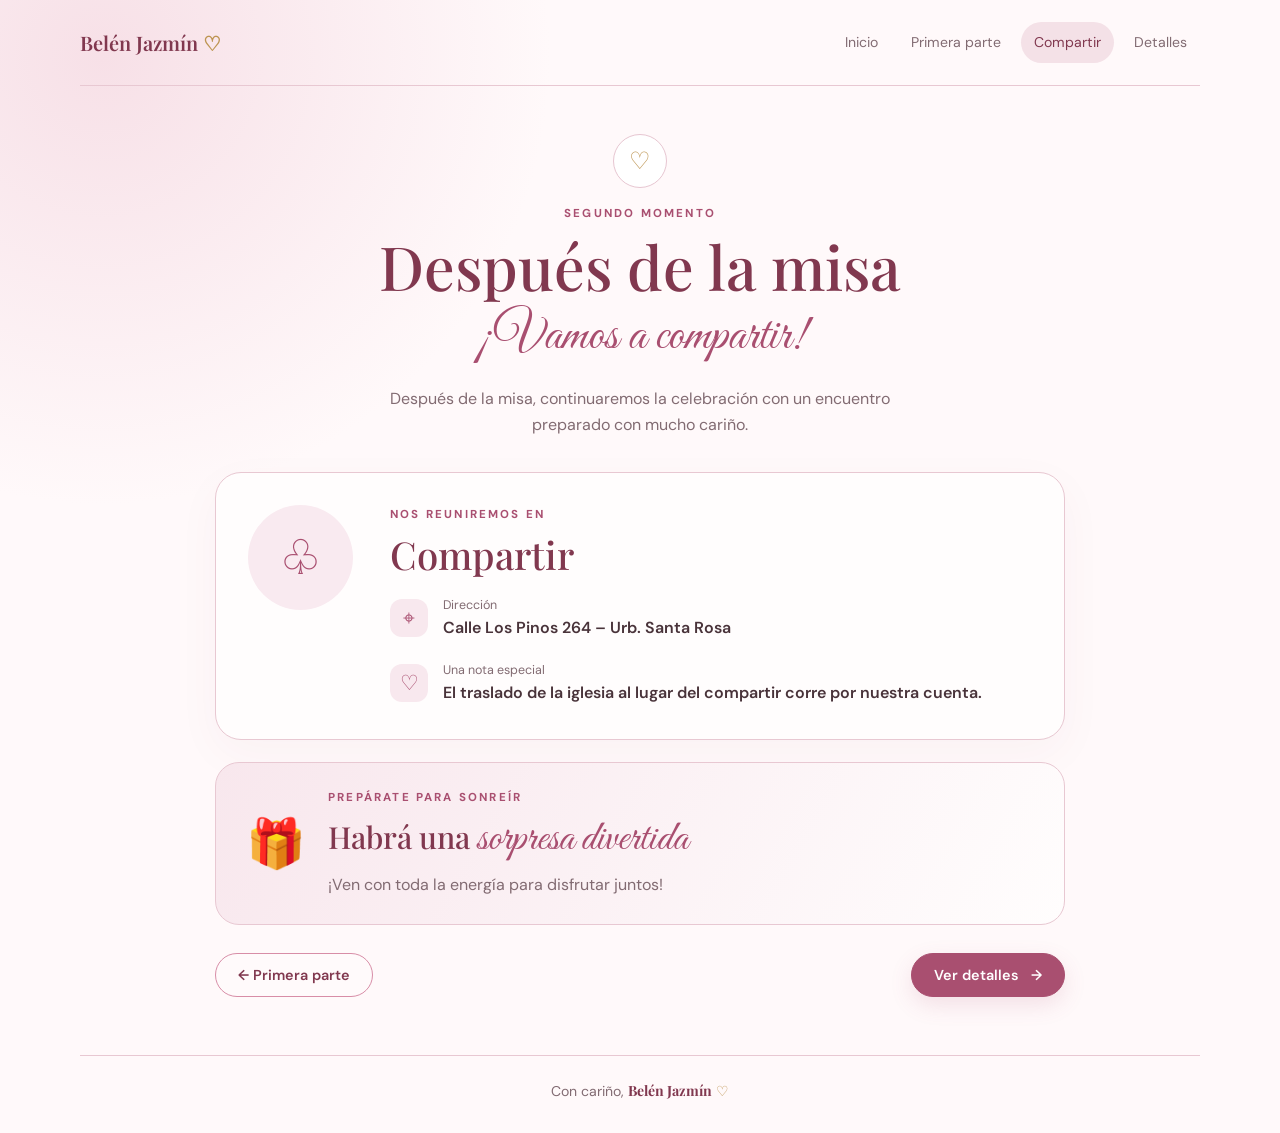
==== compartir.html @ 656d8efd "Add files via upload" ====
<!doctype html>
<html lang="es">
<head>
  <meta charset="utf-8">
  <meta name="viewport" content="width=device-width, initial-scale=1">
  <meta name="theme-color" content="#f5dce5">
  <title>Compartir | Belén Jazmín</title>
  <link rel="stylesheet" href="styles.css">
</head>
<body>
<div class="site-shell">
  <nav class="top-nav" aria-label="Navegación principal">
    <a class="brand" href="index.html">Belén Jazmín <span>♡</span></a>
    <button class="menu-toggle" aria-label="Abrir menú" aria-expanded="false">☰</button>
    <div class="nav-links"><a href="index.html">Inicio</a><a href="misa.html">Primera parte</a><a class="active" href="compartir.html">Compartir</a><a href="detalles.html">Detalles</a></div>
  </nav>
  <main class="subpage">
    <div class="page-heading">
      <span class="icon-round">♡</span>
      <p class="eyebrow">Segundo momento</p>
      <h1>Después de la misa</h1>
      <p class="script-subtitle">¡Vamos a compartir!</p>
      <p>Después de la misa, continuaremos la celebración con un encuentro preparado con mucho cariño.</p>
    </div>
    <section class="event-card">
      <div class="event-symbol" aria-hidden="true">♧</div>
      <div class="event-content">
        <p class="eyebrow">Nos reuniremos en</p>
        <h2>Compartir</h2>
        <ul class="detail-list">
          <li><span class="detail-icon">⌖</span><div><small>Dirección</small><strong>Calle Los Pinos 264 – Urb. Santa Rosa</strong></div></li>
          <li><span class="detail-icon">♡</span><div><small>Una nota especial</small><strong>El traslado de la iglesia al lugar del compartir corre por nuestra cuenta.</strong></div></li>
        </ul>
      </div>
    </section>
    <section class="surprise-card">
      <div class="gift-icon">🎁</div>
      <div><p class="eyebrow">Prepárate para sonreír</p><h2>Habrá una <em>sorpresa divertida</em></h2><p>¡Ven con toda la energía para disfrutar juntos!</p></div>
    </section>
    <div class="page-actions"><a class="outline-button" href="misa.html">← Primera parte</a><a class="primary-button" href="detalles.html">Ver detalles <span>→</span></a></div>
  </main>
  <footer>Con cariño, <strong>Belén Jazmín</strong> <span>♡</span></footer>
</div>
<script src="script.js"></script>
</body>
</html>
---- styles.css ----
@import url('https://fonts.googleapis.com/css2?family=DM+Sans:wght@400;500;600;700&family=Playfair+Display:ital,wght@0,500;0,600;1,500&family=Great+Vibes&display=swap');

:root {
  --pink: #f5dce5;
  --pink-light: #fff9fa;
  --pink-deep: #d88da7;
  --fuchsia: #a94f70;
  --fuchsia-dark: #81384f;
  --gold: #bd9451;
  --ink: #49333a;
  --muted: #826b72;
  --line: #e8c8d2;
  --white: #fffdfd;
}
* { box-sizing: border-box; }
html { scroll-behavior: smooth; }
body { margin: 0; color: var(--ink); background: radial-gradient(circle at 8% 5%, #f7e0e7 0, transparent 28rem), #fff9fa; font-family: 'DM Sans', sans-serif; line-height: 1.65; }
a { color: inherit; text-decoration: none; }
.site-shell { width: min(1120px, calc(100% - 36px)); margin: 0 auto; }
.top-nav { display: flex; align-items: center; justify-content: space-between; gap: 20px; padding: 22px 0; border-bottom: 1px solid var(--line); }
.brand { color: var(--fuchsia-dark); font-family: 'Playfair Display', serif; font-size: 1.25rem; font-weight: 600; white-space: nowrap; }
.brand span, footer span { color: var(--gold); }
.nav-links { display: flex; gap: 7px; align-items: center; }
.nav-links a { padding: 9px 13px; color: var(--muted); font-size: .88rem; border-radius: 999px; transition: .2s ease; }
.nav-links a:hover, .nav-links a.active { background: #f4e1e7; color: var(--fuchsia-dark); }
.menu-toggle { display: none; border: 1px solid var(--line); background: var(--white); color: var(--fuchsia-dark); padding: 7px 11px; border-radius: 10px; font-size: 1.1rem; }
.hero { display: grid; grid-template-columns: .94fr 1.06fr; align-items: center; gap: clamp(28px, 5vw, 66px); padding: 42px 0 55px; }
.hero-photo-wrap { position: relative; min-height: 600px; overflow: hidden; border-radius: 22px; box-shadow: 0 18px 55px #a44e7021; border: 8px solid #fff; background: var(--pink); }
.hero-photo { width: 100%; height: 100%; min-height: 600px; display: block; object-fit: cover; object-position: center; }
.photo-caption { position: absolute; left: 50%; bottom: 20px; transform: translateX(-50%); width: max-content; max-width: 90%; background: #fffaf0e8; color: var(--fuchsia-dark); padding: 8px 18px; border: 1px solid #e8d0a7; border-radius: 999px; font-family: 'Playfair Display', serif; font-style: italic; }
.hero-copy { text-align: center; padding: 10px 0; }
.ornament { color: var(--gold); font-size: 1.6rem; letter-spacing: .5rem; margin-bottom: 12px; }
.eyebrow { text-transform: uppercase; letter-spacing: .19em; font-size: .72rem; font-weight: 700; color: var(--fuchsia); margin: 0 0 8px; }
h1, h2 { font-family: 'Playfair Display', serif; font-weight: 500; line-height: 1.15; }
.hero h1 { margin: 0 auto 20px; font-size: clamp(2.2rem, 4vw, 3.6rem); color: var(--fuchsia-dark); }
.hero h1 em { display: block; font-family: 'Great Vibes', cursive; font-style: normal; font-size: clamp(3.2rem, 6.1vw, 5.4rem); line-height: 1.18; color: var(--fuchsia); }
.gratitude { max-width: 470px; margin: 0 auto; font-family: 'Playfair Display', serif; font-size: 1.08rem; font-style: italic; }
.fine-line { display: flex; align-items: center; gap: 15px; width: 72%; margin: 22px auto; color: var(--pink-deep); }
.fine-line:before, .fine-line:after { content: ''; height: 1px; flex: 1; background: var(--gold); }
.invite-label { margin: 0; color: var(--muted); font-family: 'Playfair Display', serif; font-style: italic; }
.script-name { margin: 0 0 10px; font-family: 'Great Vibes', cursive; color: var(--fuchsia); font-size: clamp(3.6rem, 6.5vw, 5.3rem); line-height: 1.25; }
.intro { max-width: 430px; margin: 0 auto 24px; font-family: 'Playfair Display', serif; font-style: italic; font-size: 1.05rem; }
.primary-button, .outline-button { display: inline-flex; justify-content: center; align-items: center; gap: 12px; border-radius: 999px; padding: 12px 22px; font: 600 .9rem 'DM Sans', sans-serif; cursor: pointer; transition: transform .2s, box-shadow .2s; }
.primary-button { background: var(--fuchsia); color: white; border: 1px solid var(--fuchsia); box-shadow: 0 8px 22px #a94f7025; }
.primary-button:hover, .outline-button:hover { transform: translateY(-2px); box-shadow: 0 10px 24px #a94f7024; }
.outline-button { background: #fffafb; border: 1px solid var(--pink-deep); color: var(--fuchsia-dark); }
.date-note { margin: 15px 0 0; color: var(--muted); font-size: .85rem; letter-spacing: .04em; }
.welcome-card { margin: 0 0 50px; padding: 36px 24px; text-align: center; background: linear-gradient(135deg, #fffdfd, #f8e5eb); border: 1px solid var(--line); border-radius: 28px; }
.welcome-card h2 { margin: 0 0 10px; color: var(--fuchsia-dark); font-size: clamp(1.9rem, 4vw, 2.6rem); }
.welcome-card > p:not(.eyebrow) { max-width: 600px; margin: 0 auto 20px; color: var(--muted); }
.button-row { display: flex; justify-content: center; gap: 12px; flex-wrap: wrap; }
footer { padding: 23px 0 30px; text-align: center; border-top: 1px solid var(--line); color: var(--muted); font-size: .88rem; }
footer strong { color: var(--fuchsia-dark); font-family: 'Playfair Display', serif; }
.subpage { max-width: 850px; margin: 0 auto; padding: 48px 0 58px; }
.page-heading { text-align: center; max-width: 650px; margin: 0 auto 34px; }
.icon-round { display: inline-grid; place-items: center; width: 54px; height: 54px; border-radius: 50%; border: 1px solid #e7c6d1; background: white; color: var(--gold); font-size: 1.5rem; margin-bottom: 16px; }
.page-heading h1 { margin: 0; color: var(--fuchsia-dark); font-size: clamp(2.5rem, 5vw, 3.8rem); }
.script-subtitle { margin: 3px 0 15px; font-family: 'Great Vibes', cursive; color: var(--fuchsia); font-size: 3.2rem; line-height: 1.3; }
.page-heading > p:last-child { max-width: 550px; margin: 0 auto; color: var(--muted); }
.event-card { display: grid; grid-template-columns: 120px 1fr; gap: 22px; padding: 32px; border-radius: 26px; border: 1px solid var(--line); background: #fffdfd; box-shadow: 0 14px 45px #7d33470a; }
.event-symbol { display: grid; place-items: center; align-self: start; width: 105px; height: 105px; border-radius: 50%; background: #f9eaf0; color: var(--fuchsia); font-size: 3rem; }
.event-content h2 { margin: 0 0 18px; font-size: 2.4rem; color: var(--fuchsia-dark); }
.detail-list { list-style: none; padding: 0; margin: 0; display: grid; gap: 18px; }
.detail-list li { display: flex; gap: 15px; align-items: center; }
.detail-icon { flex: 0 0 38px; display: grid; place-items: center; width: 38px; height: 38px; border-radius: 12px; background: #f8e8ee; color: var(--fuchsia); font-size: 1.3rem; }
.detail-list small { display: block; color: var(--muted); font-size: .78rem; }
.detail-list strong { display: block; color: var(--ink); font-weight: 600; }
.note-card { display: flex; gap: 15px; align-items: center; margin: 22px 0 0; padding: 18px 22px; background: #f9e9ee; border-radius: 16px; color: var(--fuchsia-dark); }
.note-card span { color: var(--gold); font-size: 1.5rem; }
.note-card p { margin: 0; }
.page-actions { display: flex; justify-content: space-between; gap: 14px; margin-top: 28px; }
.surprise-card { display: flex; gap: 22px; align-items: center; margin-top: 22px; padding: 25px 30px; border-radius: 24px; background: linear-gradient(120deg, #f8e7ed, #fffdfd); border: 1px solid var(--line); }
.gift-icon { font-size: 3rem; }
.surprise-card h2 { margin: 0 0 8px; color: var(--fuchsia-dark); font-size: 1.9rem; }
.surprise-card h2 em { color: var(--fuchsia); font-family: 'Great Vibes', cursive; font-style: normal; font-size: 2.7rem; }
.surprise-card p:last-child { margin: 0; color: var(--muted); }
.dress-card, .closing-card { padding: 32px; text-align: center; border: 1px solid var(--line); border-radius: 26px; background: #fffdfd; }
.dress-illustration { margin: 0 auto 15px; display: grid; place-items: center; width: 90px; height: 90px; border-radius: 50%; background: #f8e8ee; color: var(--fuchsia); font-size: 3rem; }
.dress-card h2 { margin: 0 0 10px; color: var(--fuchsia-dark); font-size: 2.4rem; }
.dress-card > p:not(.eyebrow) { max-width: 510px; margin: 0 auto 20px; color: var(--muted); }
.palette { display: flex; justify-content: center; gap: 10px; margin: 20px 0 10px; }
.palette span { width: 35px; height: 35px; border-radius: 50%; border: 2px solid white; box-shadow: 0 0 0 1px var(--line); }
.palette span:nth-child(1) { background: #e8b7c8; } .palette span:nth-child(2) { background: #c77894; } .palette span:nth-child(3) { background: #a94f70; } .palette span:nth-child(4) { background: #f6e9df; } .palette span:nth-child(5) { background: #8d827e; }
.dress-card small { color: var(--muted); }
.closing-card { margin-top: 22px; background: linear-gradient(145deg, #fffdfd, #f8e5eb); }
.closing-card .script-subtitle { font-size: 3.4rem; }
.closing-card > p:not(.script-subtitle):not(.script-name):not(.share-feedback) { max-width: 600px; margin: 0 auto 16px; color: var(--muted); }
.share-feedback { min-height: 1.5em; margin: 10px 0 0; color: var(--fuchsia-dark); font-size: .88rem; }
@media (max-width: 760px) {
  .site-shell { width: min(100% - 24px, 560px); }
  .top-nav { flex-wrap: wrap; padding: 16px 0; }
  .menu-toggle { display: block; }
  .nav-links { display: none; width: 100%; flex-direction: column; align-items: stretch; gap: 3px; padding: 8px 0; }
  .nav-links.open { display: flex; }
  .nav-links a { padding: 10px 14px; }
  .hero { grid-template-columns: 1fr; gap: 30px; padding-top: 24px; }
  .hero-photo-wrap { min-height: 420px; max-height: 600px; width: min(100%, 430px); margin: 0 auto; border-radius: 22px; }
  .hero-photo { min-height: 420px; max-height: 600px; }
  .hero-copy { padding: 0 5px; }
  .hero h1 { font-size: 2.55rem; }
  .hero h1 em { font-size: 4rem; }
  .script-name { font-size: 4.2rem; }
  .event-card { grid-template-columns: 1fr; padding: 23px; }
  .event-symbol { width: 78px; height: 78px; font-size: 2.4rem; }
  .subpage { padding-top: 32px; }
  .page-actions { flex-wrap: wrap; }
  .page-actions > a { flex: 1; }
  .surprise-card { align-items: flex-start; padding: 22px; }
}
@media (max-width: 420px) {
  .hero h1 { font-size: 2.1rem; }
  .hero h1 em { font-size: 3.4rem; }
  .gratitude { font-size: 1rem; }
  .script-name { font-size: 3.7rem; }
  .script-subtitle { font-size: 2.7rem; }
  .dress-card, .closing-card { padding: 23px 18px; }
  .button-row { flex-direction: column; }
  .button-row a { width: 100%; }
}

/* Portada actualizada: fotografía rectangular, sin recorte en arco */
.hero-photo-wrap { aspect-ratio: 4 / 5; }
.hero-photo { object-fit: cover; object-position: center 42%; }
@media (max-width: 760px) {
  .hero-photo-wrap { aspect-ratio: 4 / 5; }
}
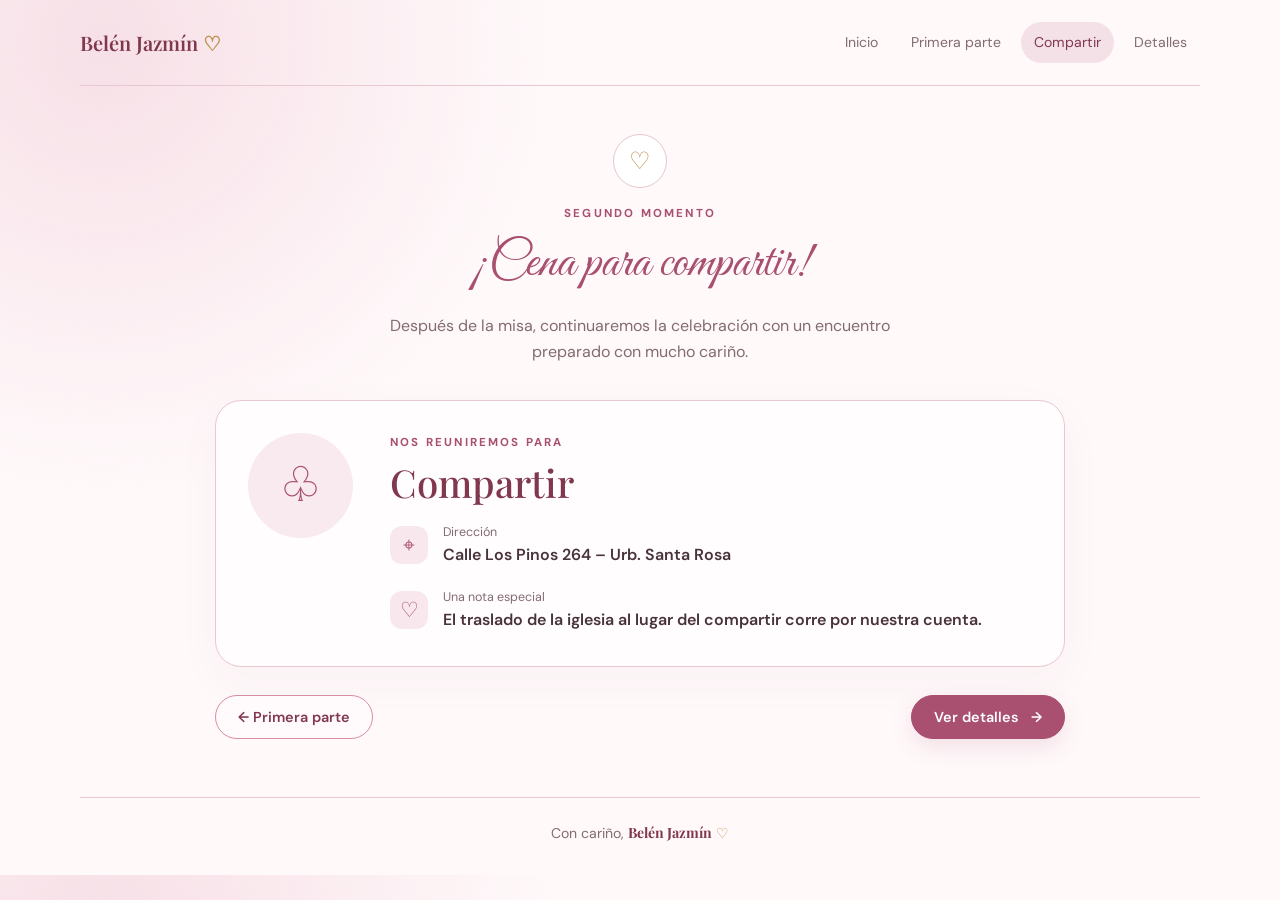
==== commit b7e45ff6: "Update compartir.html" ====
--- a/compartir.html
+++ b/compartir.html
@@ -18,14 +18,18 @@
     <div class="page-heading">
       <span class="icon-round">♡</span>
       <p class="eyebrow">Segundo momento</p>
+
+      <!--
       <h1>Después de la misa</h1>
-      <p class="script-subtitle">¡Vamos a compartir!</p>
+     -->
+      
+      <p class="script-subtitle">¡Cena para compartir!</p>
       <p>Después de la misa, continuaremos la celebración con un encuentro preparado con mucho cariño.</p>
     </div>
     <section class="event-card">
       <div class="event-symbol" aria-hidden="true">♧</div>
       <div class="event-content">
-        <p class="eyebrow">Nos reuniremos en</p>
+        <p class="eyebrow">Nos reuniremos para</p>
         <h2>Compartir</h2>
         <ul class="detail-list">
           <li><span class="detail-icon">⌖</span><div><small>Dirección</small><strong>Calle Los Pinos 264 – Urb. Santa Rosa</strong></div></li>
@@ -33,14 +37,18 @@
         </ul>
       </div>
     </section>
+
+    <!--
     <section class="surprise-card">
       <div class="gift-icon">🎁</div>
       <div><p class="eyebrow">Prepárate para sonreír</p><h2>Habrá una <em>sorpresa divertida</em></h2><p>¡Ven con toda la energía para disfrutar juntos!</p></div>
     </section>
+   -->
+    
     <div class="page-actions"><a class="outline-button" href="misa.html">← Primera parte</a><a class="primary-button" href="detalles.html">Ver detalles <span>→</span></a></div>
   </main>
   <footer>Con cariño, <strong>Belén Jazmín</strong> <span>♡</span></footer>
 </div>
 <script src="script.js"></script>
 </body>
-</html>+</html>
